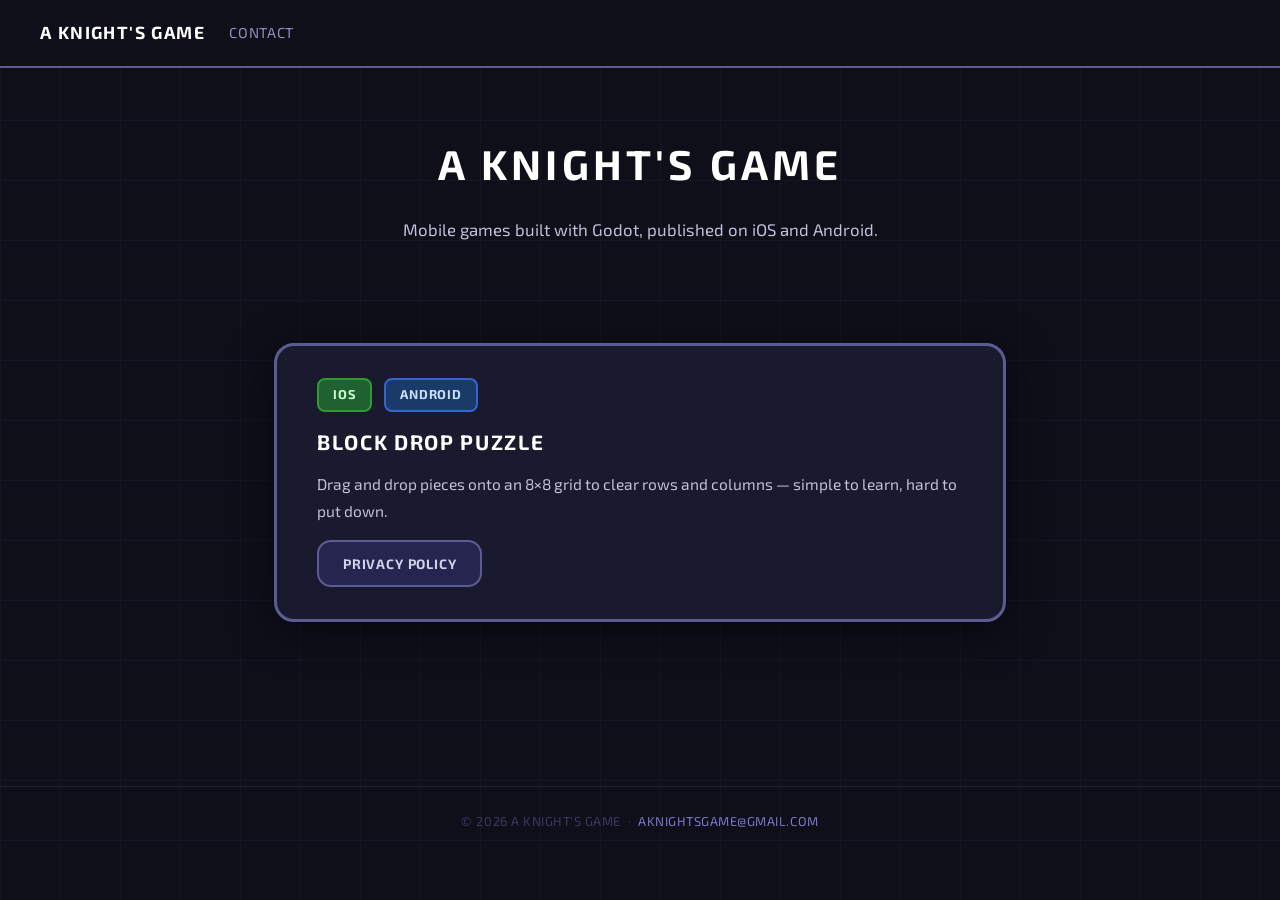
==== index.html @ a9ed6652 "Add styled index page and update privacy policy with game theme" ====
<!DOCTYPE html>
<html lang="en">
<head>
  <meta charset="UTF-8">
  <meta name="viewport" content="width=device-width, initial-scale=1.0">
  <title>A Knight's Game</title>
  <link rel="stylesheet" href="assets/style.css">
</head>
<body>
  <nav>
    <a class="brand" href="/">A Knight's Game</a>
    <a href="mailto:aknightsgame@gmail.com">Contact</a>
  </nav>

  <div class="hero">
    <h1>A Knight's Game</h1>
    <p>Mobile games built with Godot, published on iOS and Android.</p>
  </div>

  <div class="container">
    <div class="game-card">
      <div>
        <span class="badge">iOS</span>
        <span class="badge" style="background:#1a3a6a;border-color:#3366cc;color:#cce0ff;">Android</span>
      </div>
      <h2>Block Drop Puzzle</h2>
      <p>Drag and drop pieces onto an 8×8 grid to clear rows and columns — simple to learn, hard to put down.</p>
      <a class="btn" href="block-drop-puzzle/privacy-policy.html">Privacy Policy</a>
    </div>
  </div>

  <footer>
    &copy; 2026 A Knight's Game &nbsp;·&nbsp; <a href="mailto:aknightsgame@gmail.com">aknightsgame@gmail.com</a>
  </footer>
</body>
</html>
---- assets/style.css ----
@import url('https://fonts.googleapis.com/css2?family=Exo+2:wght@400;600;700&display=swap');

*, *::before, *::after { box-sizing: border-box; margin: 0; padding: 0; }

body {
  font-family: 'Exo 2', -apple-system, BlinkMacSystemFont, sans-serif;
  background-color: #0f0f1a;
  background-image:
    linear-gradient(rgba(92,92,148,0.07) 1px, transparent 1px),
    linear-gradient(90deg, rgba(92,92,148,0.07) 1px, transparent 1px);
  background-size: 60px 60px;
  color: #d0d0e8;
  min-height: 100vh;
  line-height: 1.7;
}

/* ── Nav ── */
nav {
  border-bottom: 2px solid #5c5c94;
  padding: 18px 40px;
  display: flex;
  align-items: center;
  gap: 24px;
  background: rgba(15,15,26,0.95);
  position: sticky;
  top: 0;
  z-index: 10;
}
nav .brand {
  font-size: 1.1rem;
  font-weight: 700;
  letter-spacing: 0.08em;
  color: #fff;
  text-decoration: none;
  text-transform: uppercase;
}
nav a {
  color: #9090c0;
  text-decoration: none;
  font-size: 0.9rem;
  letter-spacing: 0.05em;
  text-transform: uppercase;
  transition: color 0.2s;
}
nav a:hover { color: #fff; }

/* ── Main container ── */
.container {
  max-width: 780px;
  margin: 60px auto;
  padding: 0 24px 80px;
}

/* ── Panel ── */
.panel {
  background: #1a1a2e;
  border: 3px solid #5c5c94;
  border-radius: 20px;
  padding: 40px 48px;
  box-shadow: 0 8px 40px rgba(0,0,0,0.6);
  margin-bottom: 32px;
}

/* ── Typography ── */
h1 {
  font-size: 2rem;
  font-weight: 700;
  letter-spacing: 0.1em;
  text-transform: uppercase;
  color: #ffffff;
  margin-bottom: 8px;
}
h2 {
  font-size: 1rem;
  font-weight: 700;
  letter-spacing: 0.08em;
  text-transform: uppercase;
  color: #9090c0;
  margin: 32px 0 10px;
  padding-bottom: 6px;
  border-bottom: 1px solid #2e2e50;
}
p { margin-bottom: 14px; font-size: 0.97rem; color: #c0c0da; }
ul { padding-left: 20px; margin-bottom: 14px; }
li { font-size: 0.97rem; color: #c0c0da; margin-bottom: 6px; }
a { color: #7878cc; text-decoration: none; }
a:hover { color: #aaaaee; text-decoration: underline; }
strong { color: #e0e0f0; }

.meta {
  font-size: 0.85rem;
  color: #5c5c94;
  letter-spacing: 0.04em;
  text-transform: uppercase;
  margin-bottom: 28px;
  display: block;
}

/* ── Game card ── */
.game-card {
  background: #1a1a2e;
  border: 3px solid #5c5c94;
  border-radius: 20px;
  padding: 32px 40px;
  box-shadow: 0 8px 40px rgba(0,0,0,0.6);
  margin-bottom: 24px;
  display: flex;
  flex-direction: column;
  gap: 12px;
}
.game-card h2 {
  font-size: 1.3rem;
  border: none;
  margin: 0;
  padding: 0;
  color: #ffffff;
}
.game-card p { margin: 0; }
.badge {
  display: inline-block;
  background: #1f6130;
  border: 2px solid #339933;
  border-radius: 8px;
  padding: 4px 14px;
  font-size: 0.8rem;
  font-weight: 700;
  letter-spacing: 0.06em;
  text-transform: uppercase;
  color: #ccffcc;
  margin-right: 8px;
}
.btn {
  display: inline-block;
  background: #252550;
  border: 2px solid #5c5c94;
  border-radius: 14px;
  padding: 10px 24px;
  font-size: 0.85rem;
  font-weight: 700;
  letter-spacing: 0.06em;
  text-transform: uppercase;
  color: #d0d0e8;
  text-decoration: none;
  transition: background 0.2s, border-color 0.2s;
  margin-top: 4px;
  align-self: flex-start;
}
.btn:hover {
  background: #303068;
  border-color: #8888cc;
  color: #fff;
  text-decoration: none;
}

/* ── Hero ── */
.hero {
  text-align: center;
  padding: 60px 24px 40px;
}
.hero h1 { font-size: 2.6rem; }
.hero p { font-size: 1.05rem; max-width: 500px; margin: 16px auto 0; }

/* ── Footer ── */
footer {
  text-align: center;
  padding: 24px;
  font-size: 0.8rem;
  color: #3a3a60;
  border-top: 1px solid #1e1e36;
  letter-spacing: 0.04em;
  text-transform: uppercase;
}
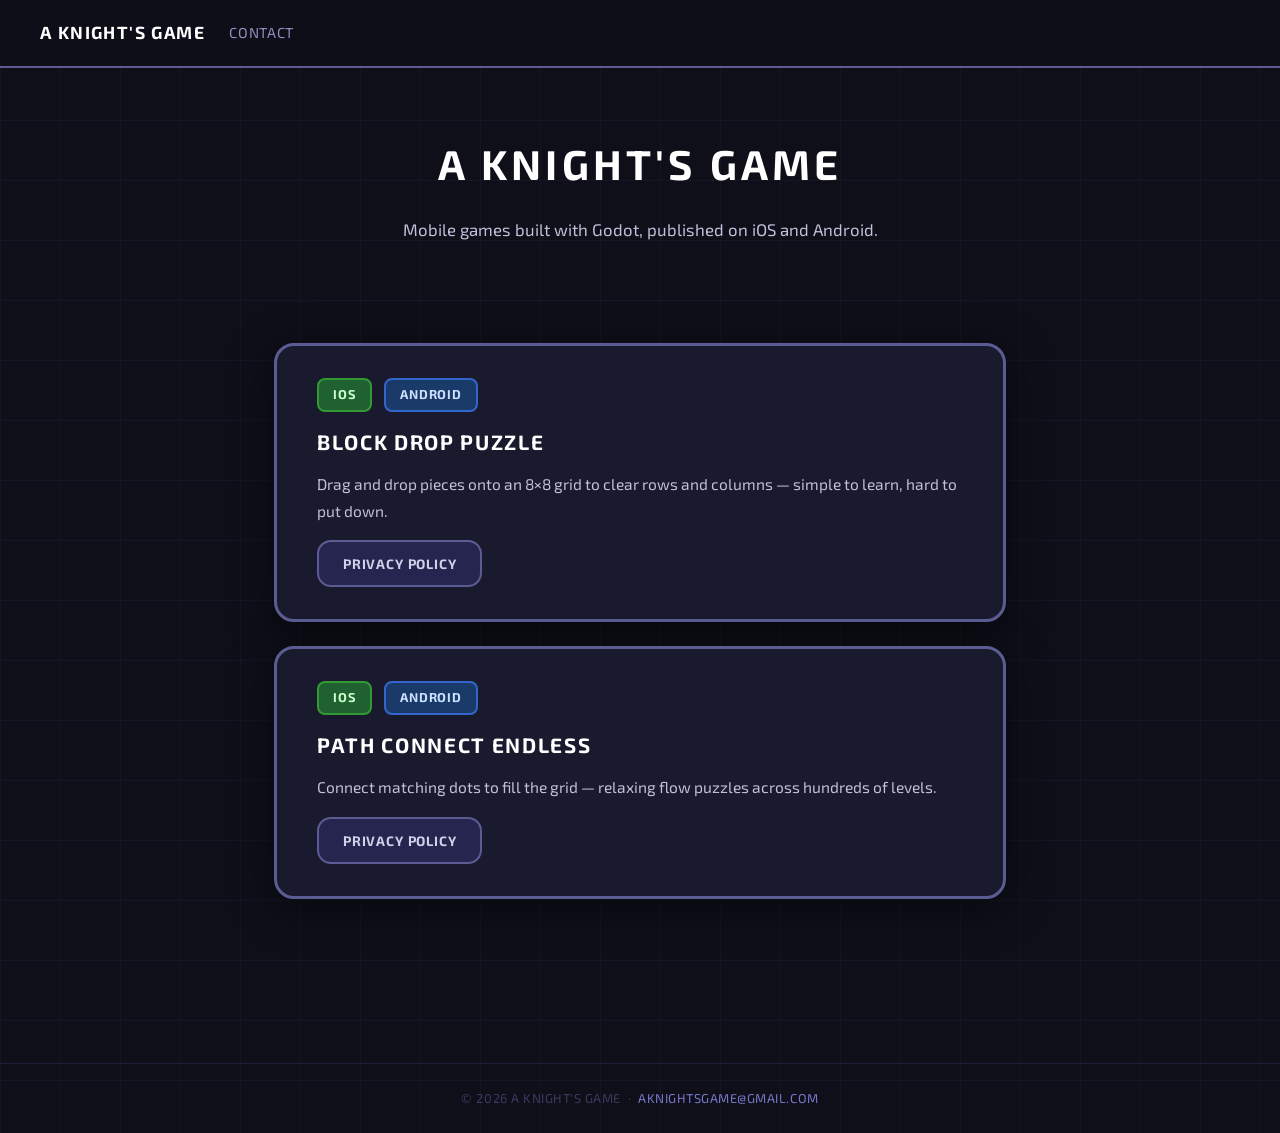
==== commit 3d0addf7: "Update to Path Connect Endless" ====
--- a/index.html
+++ b/index.html
@@ -27,6 +27,16 @@
       <p>Drag and drop pieces onto an 8×8 grid to clear rows and columns — simple to learn, hard to put down.</p>
       <a class="btn" href="block-drop-puzzle/privacy-policy.html">Privacy Policy</a>
     </div>
+
+    <div class="game-card">
+      <div>
+        <span class="badge">iOS</span>
+        <span class="badge" style="background:#1a3a6a;border-color:#3366cc;color:#cce0ff;">Android</span>
+      </div>
+      <h2>Path Connect Endless</h2>
+      <p>Connect matching dots to fill the grid — relaxing flow puzzles across hundreds of levels.</p>
+      <a class="btn" href="path-connect/privacy-policy.html">Privacy Policy</a>
+    </div>
   </div>
 
   <footer>
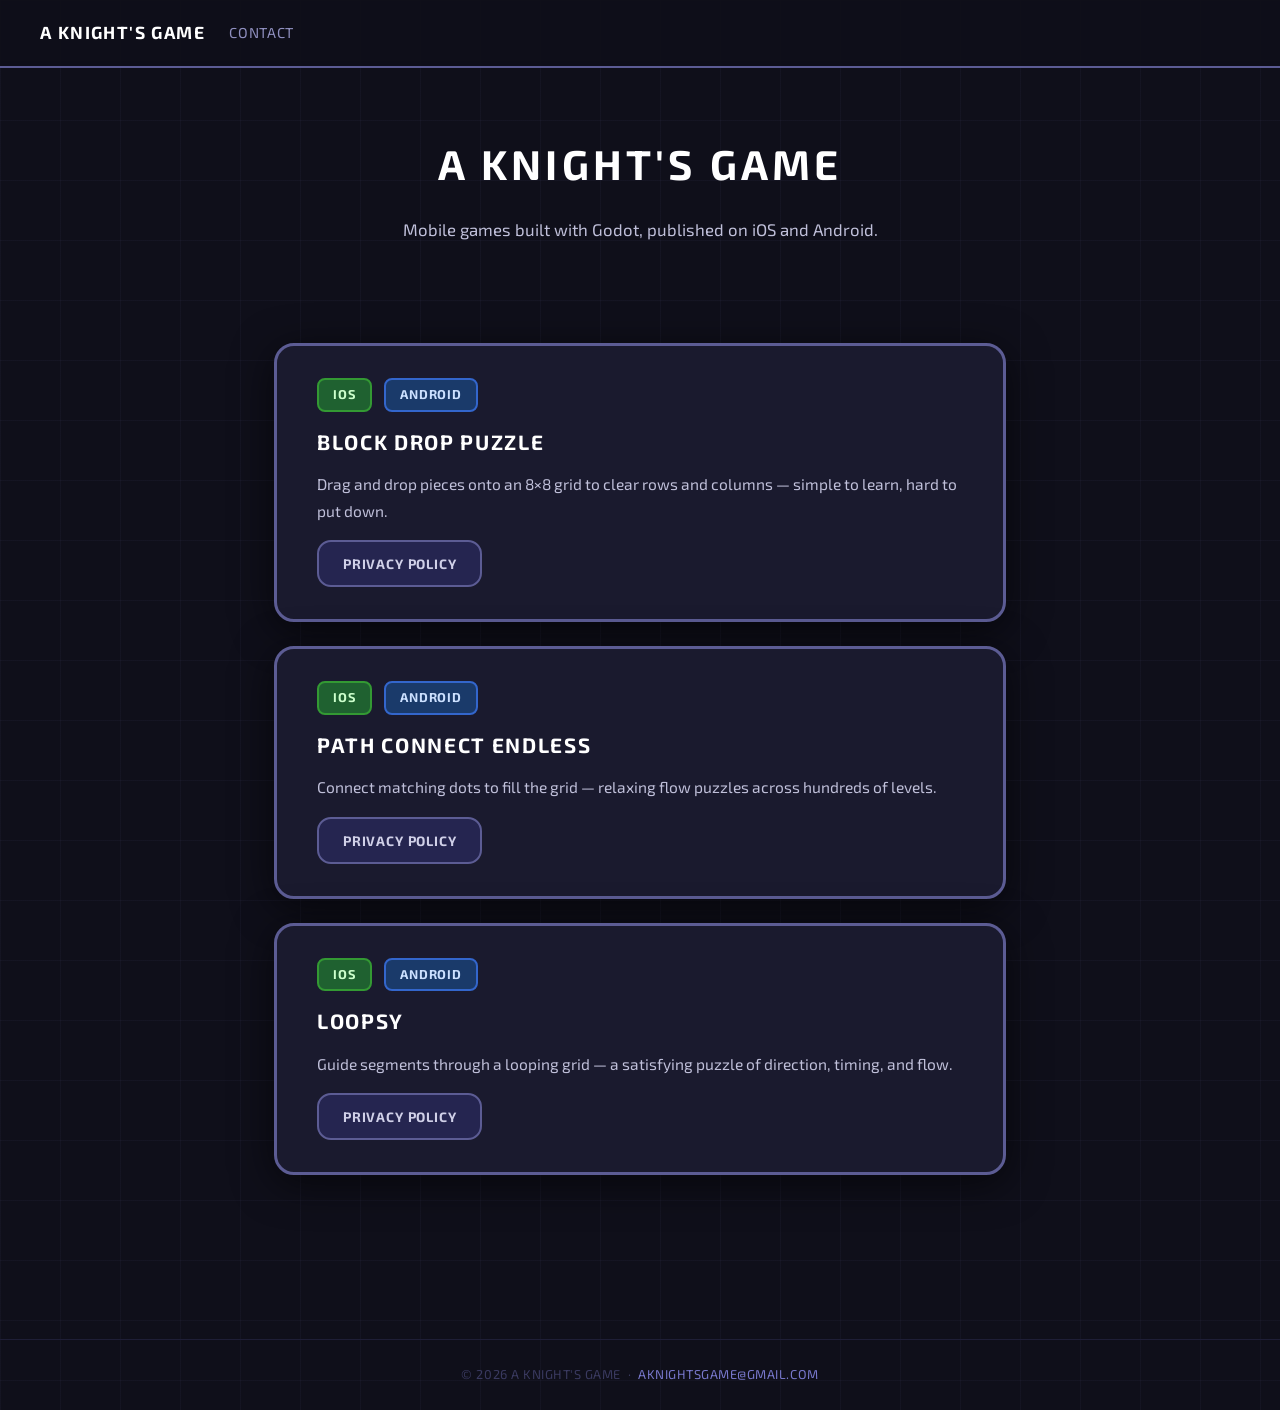
==== commit 3302b190: "Add Loopsy privacy policy and game card Co-Authored-By: Claude Sonnet 4.6 <noreply@anthropic.com>" ====
--- a/index.html
+++ b/index.html
@@ -37,6 +37,16 @@
       <p>Connect matching dots to fill the grid — relaxing flow puzzles across hundreds of levels.</p>
       <a class="btn" href="path-connect/privacy-policy.html">Privacy Policy</a>
     </div>
+
+    <div class="game-card">
+      <div>
+        <span class="badge">iOS</span>
+        <span class="badge" style="background:#1a3a6a;border-color:#3366cc;color:#cce0ff;">Android</span>
+      </div>
+      <h2>Loopsy</h2>
+      <p>Guide segments through a looping grid — a satisfying puzzle of direction, timing, and flow.</p>
+      <a class="btn" href="loopsy/privacy-policy.html">Privacy Policy</a>
+    </div>
   </div>
 
   <footer>
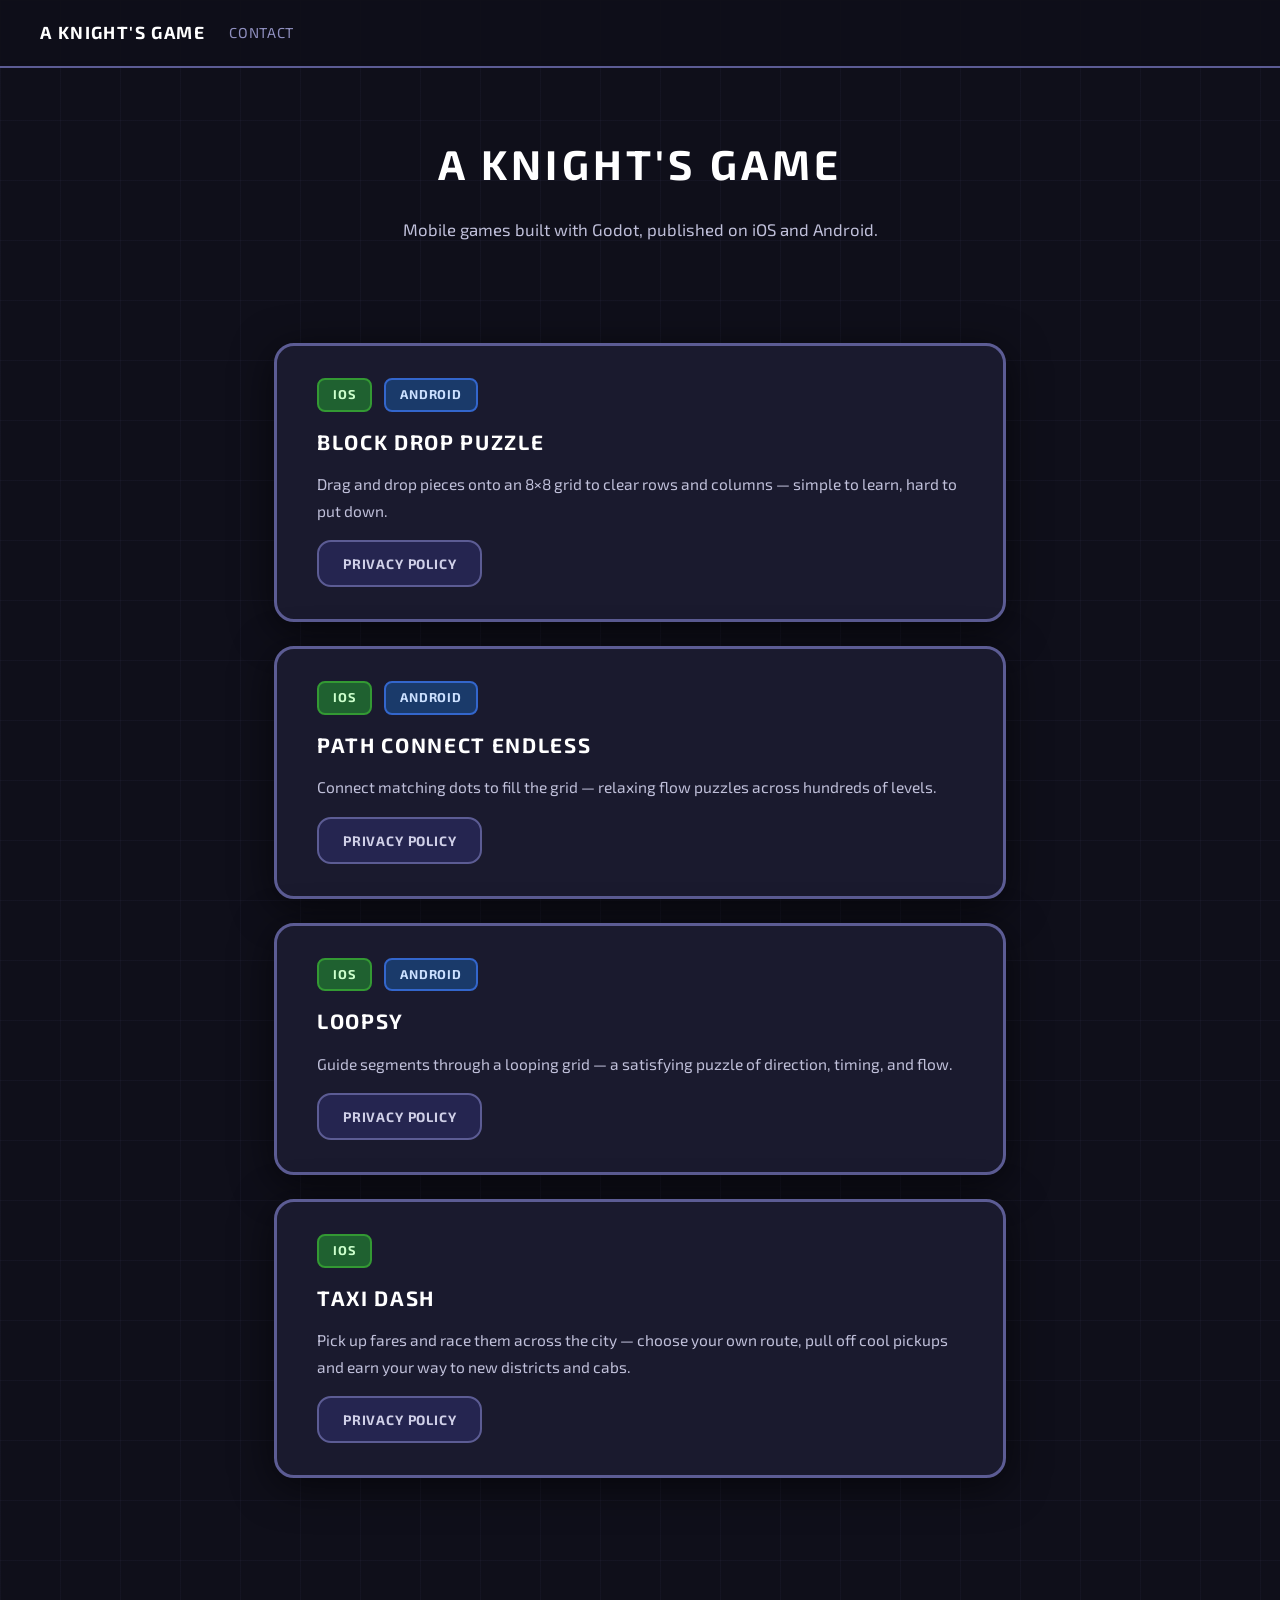
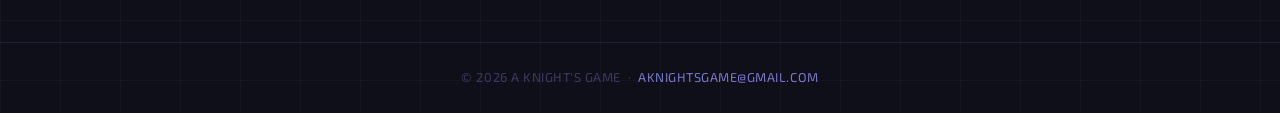
==== commit c90d4b5f: "Add Taxi Dash privacy policy and game card Co-Authored-By: Claude Opus 5.5 <noreply@anthropic.com>" ====
--- a/index.html
+++ b/index.html
@@ -47,6 +47,15 @@
       <p>Guide segments through a looping grid — a satisfying puzzle of direction, timing, and flow.</p>
       <a class="btn" href="loopsy/privacy-policy.html">Privacy Policy</a>
     </div>
+
+    <div class="game-card">
+      <div>
+        <span class="badge">iOS</span>
+      </div>
+      <h2>Taxi Dash</h2>
+      <p>Pick up fares and race them across the city — choose your own route, pull off cool pickups and earn your way to new districts and cabs.</p>
+      <a class="btn" href="taxi-dash/privacy-policy.html">Privacy Policy</a>
+    </div>
   </div>
 
   <footer>
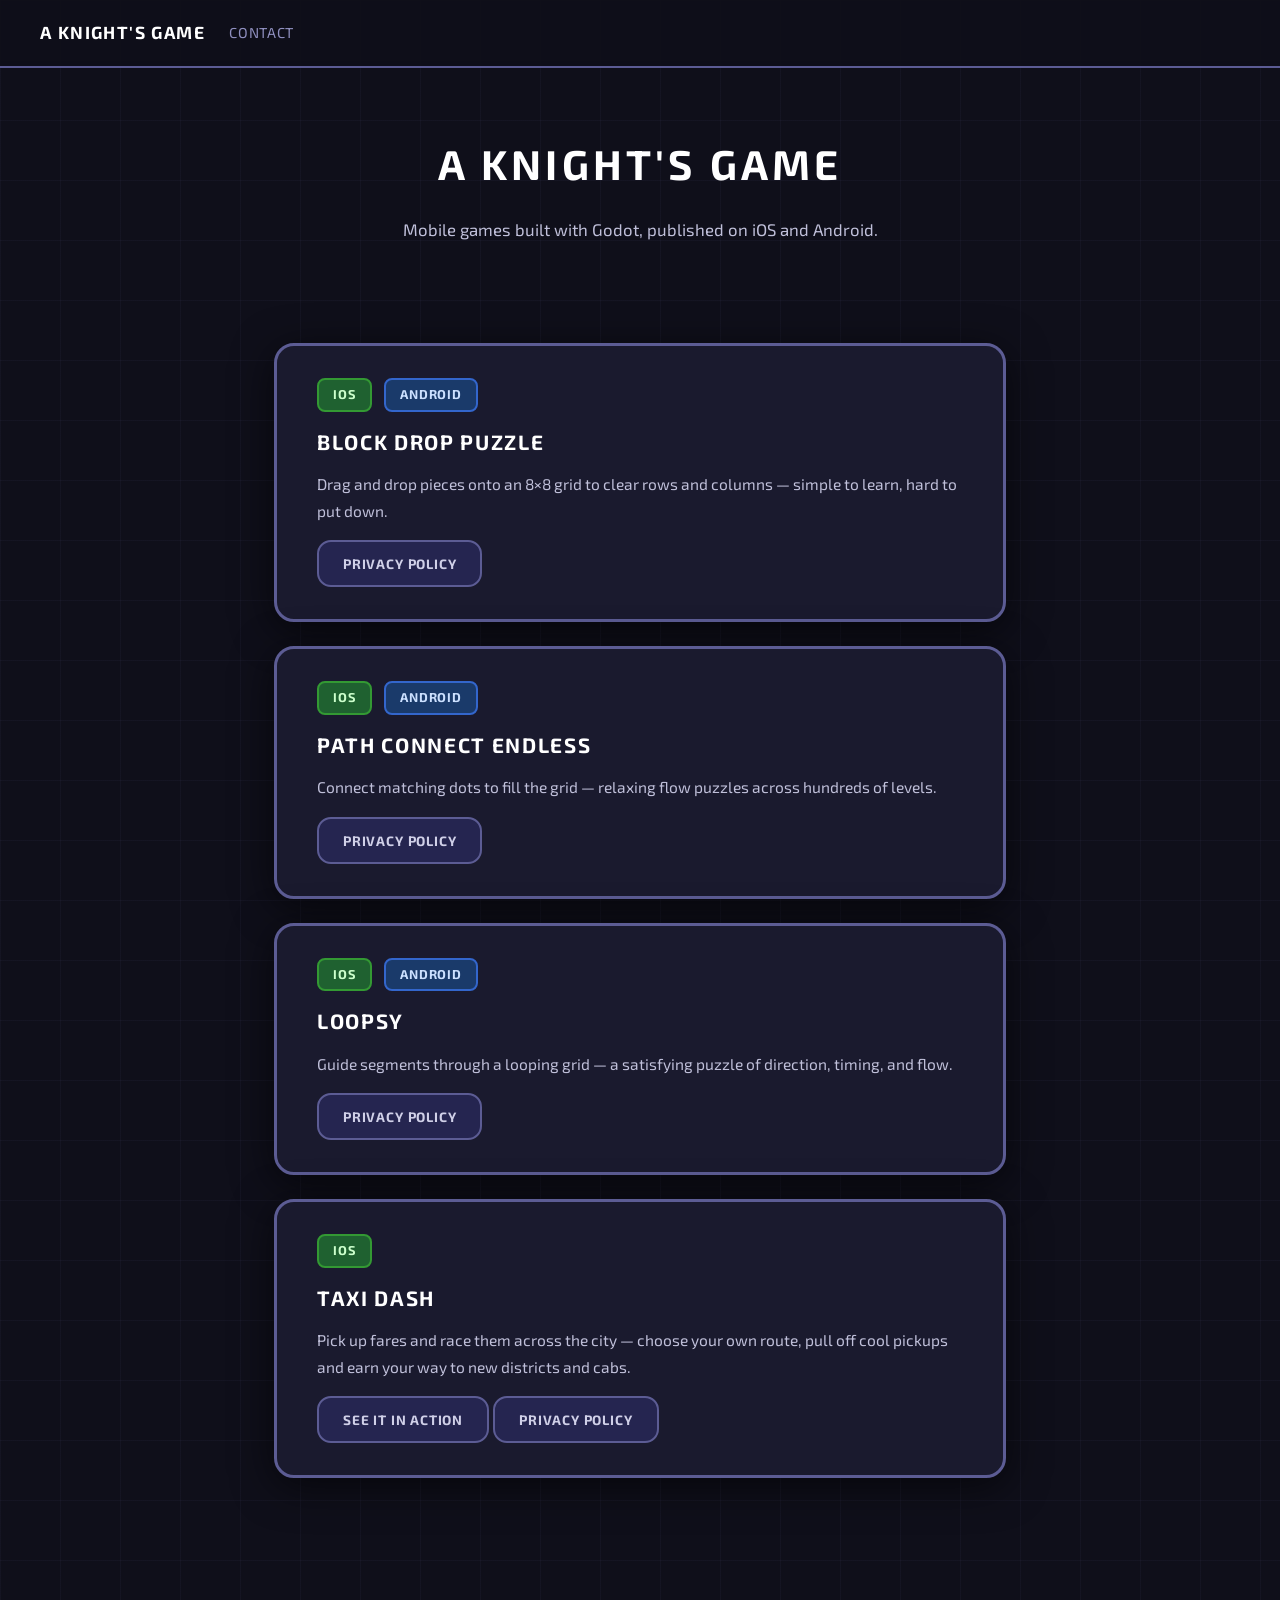
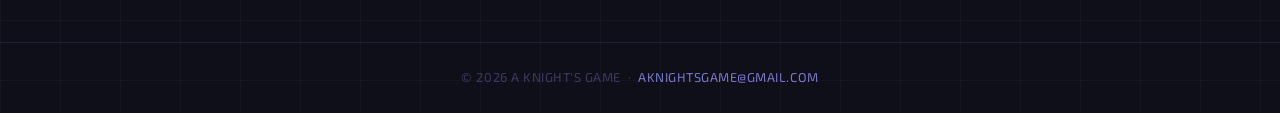
==== commit e8937e34: "Home page: link Taxi Dash's page" ====
--- a/index.html
+++ b/index.html
@@ -54,7 +54,7 @@
       </div>
       <h2>Taxi Dash</h2>
       <p>Pick up fares and race them across the city — choose your own route, pull off cool pickups and earn your way to new districts and cabs.</p>
-      <a class="btn" href="taxi-dash/privacy-policy.html">Privacy Policy</a>
+      <div><a class="btn" href="taxi-dash/">See it in action</a> <a class="btn" href="taxi-dash/privacy-policy.html">Privacy Policy</a></div>
     </div>
   </div>
 
